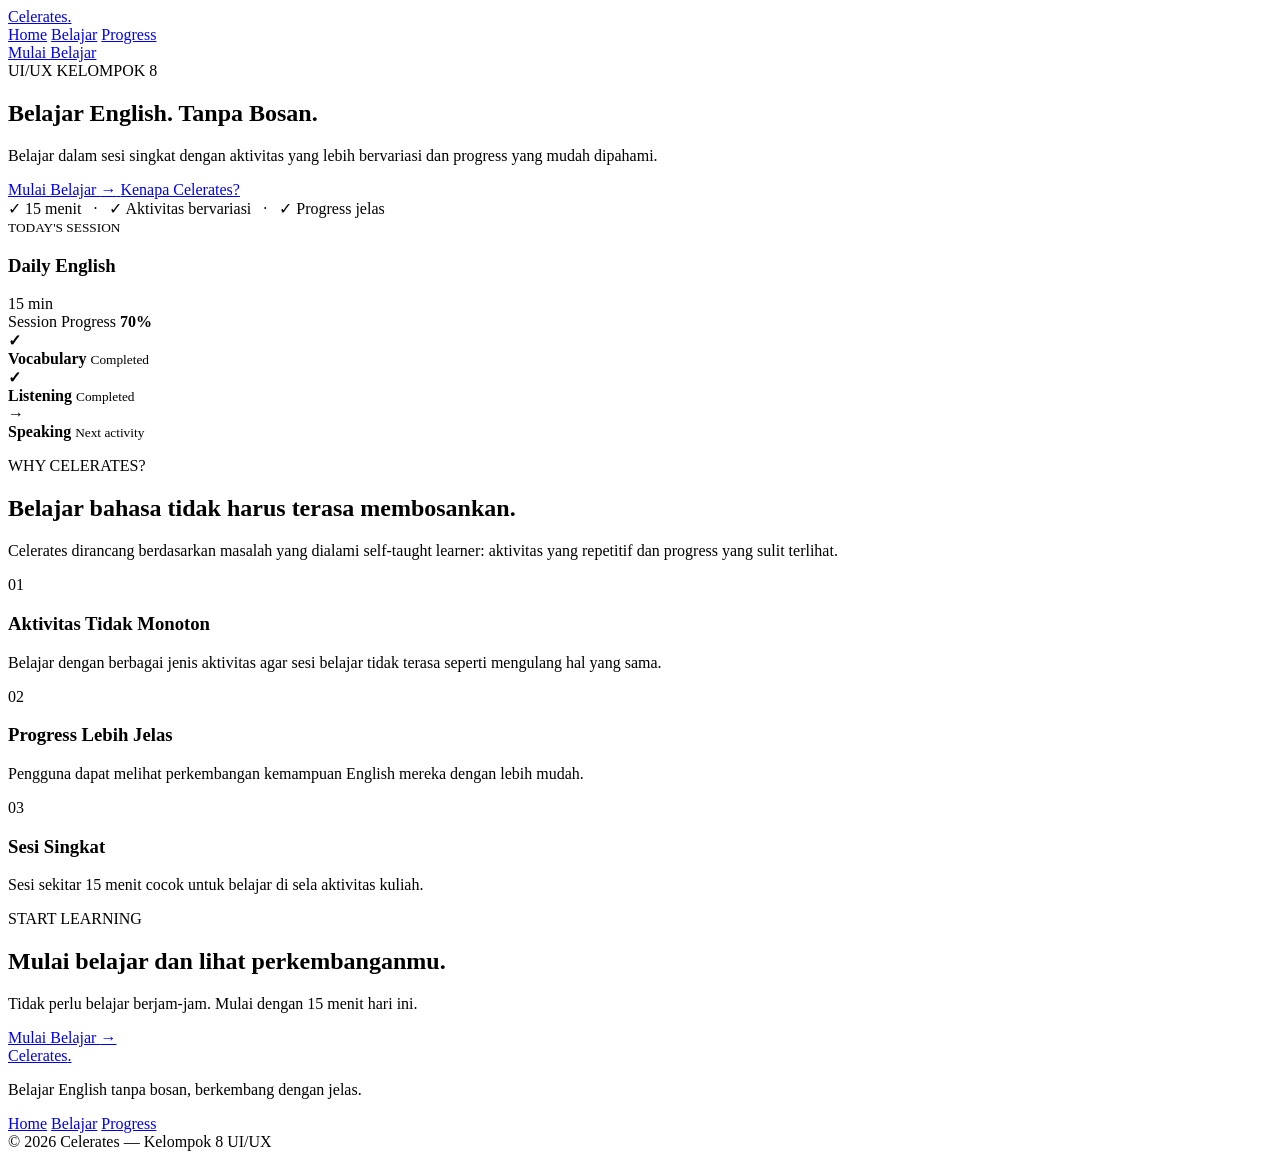
==== index.html @ 0025006c "Merge b74f0f9aa9b052ac0909821c3d5f648da0f08c09 into 7e36bc1752bd4b0f5d115d2bd56995d551fb7575" ====
<!DOCTYPE html>
<html lang="id">

<head>
    <meta charset="UTF-8">
    <meta name="viewport" content="width=device-width, initial-scale=1.0">

    <title>Celerates — Belajar English Tanpa Bosan</title>

    <link rel="stylesheet" href="style.css">
</head>

<body>

    <!-- NAVBAR -->

    <nav class="navbar">

        <a href="index.html" class="logo">
            Celerates<span>.</span>
        </a>

        <div class="nav-menu">
            <a href="index.html" class="active">Home</a>
            <a href="belajar.html">Belajar</a>
            <a href="progress.html">Progress</a>
        </div>

        <a href="belajar.html" class="nav-button">
            Mulai Belajar
        </a>

    </nav>


    <!-- HERO -->

    <main>

        <section class="hero">

            <div class="hero-content">

                <div class="hero-badge">
                    <span></span>
                    UI/UX KELOMPOK 8
                </div>

                <h1>
                    Belajar English.
                    <span>Tanpa Bosan.</span>
                </h1>

                <p class="hero-subtitle">
                    Belajar dalam sesi singkat dengan aktivitas
                    yang lebih bervariasi dan progress yang mudah
                    dipahami.
                </p>

                <div class="hero-actions">

                    <a href="belajar.html" class="primary-button">
                        Mulai Belajar
                        <span>→</span>
                    </a>

                    <a href="#why" class="text-button">
                        Kenapa Celerates?
                    </a>

                </div>

                <div class="hero-note">
                    ✓ 15 menit &nbsp; · &nbsp;
                    ✓ Aktivitas bervariasi &nbsp; · &nbsp;
                    ✓ Progress jelas
                </div>

            </div>


            <!-- HERO PREVIEW -->

            <div class="hero-visual">

                <div class="preview-card">

                    <div class="preview-header">

                        <div>
                            <small>
                                TODAY'S SESSION
                            </small>

                            <h3>
                                Daily English
                            </h3>
                        </div>

                        <span>
                            15 min
                        </span>

                    </div>


                    <div class="preview-progress">

                        <div>
                            <span>Session Progress</span>
                            <strong>70%</strong>
                        </div>

                        <div class="progress-track">
                            <div style="width:70%;"></div>
                        </div>

                    </div>


                    <div class="preview-list">

                        <div class="preview-item done">
                            <b>✓</b>

                            <div>
                                <strong>Vocabulary</strong>
                                <small>Completed</small>
                            </div>
                        </div>


                        <div class="preview-item done">
                            <b>✓</b>

                            <div>
                                <strong>Listening</strong>
                                <small>Completed</small>
                            </div>
                        </div>


                        <div class="preview-item current">
                            <b>→</b>

                            <div>
                                <strong>Speaking</strong>
                                <small>Next activity</small>
                            </div>
                        </div>

                    </div>

                </div>

            </div>

        </section>


        <!-- WHY -->

        <section id="why" class="landing-section">

            <div class="section-heading">

                <p class="section-label">
                    WHY CELERATES?
                </p>

                <h2>
                    Belajar bahasa tidak harus
                    <span>terasa membosankan.</span>
                </h2>

                <p>
                    Celerates dirancang berdasarkan masalah yang
                    dialami self-taught learner: aktivitas yang
                    repetitif dan progress yang sulit terlihat.
                </p>

            </div>


            <div class="problem-grid">

                <div class="problem-card">

                    <span class="number">
                        01
                    </span>

                    <h3>
                        Aktivitas Tidak Monoton
                    </h3>

                    <p>
                        Belajar dengan berbagai jenis aktivitas
                        agar sesi belajar tidak terasa seperti
                        mengulang hal yang sama.
                    </p>

                </div>


                <div class="problem-card">

                    <span class="number">
                        02
                    </span>

                    <h3>
                        Progress Lebih Jelas
                    </h3>

                    <p>
                        Pengguna dapat melihat perkembangan
                        kemampuan English mereka dengan lebih mudah.
                    </p>

                </div>


                <div class="problem-card">

                    <span class="number">
                        03
                    </span>

                    <h3>
                        Sesi Singkat
                    </h3>

                    <p>
                        Sesi sekitar 15 menit cocok untuk belajar
                        di sela aktivitas kuliah.
                    </p>

                </div>

            </div>

        </section>


        <!-- CTA -->

        <section class="landing-cta">

            <div>

                <p class="section-label">
                    START LEARNING
                </p>

                <h2>
                    Mulai belajar dan
                    <span>lihat perkembanganmu.</span>
                </h2>

                <p>
                    Tidak perlu belajar berjam-jam.
                    Mulai dengan 15 menit hari ini.
                </p>

                <a href="belajar.html" class="primary-button">
                    Mulai Belajar
                    <span>→</span>
                </a>

            </div>

        </section>

    </main>


    <!-- FOOTER -->

    <footer>

        <div class="footer-content">

            <div>

                <a href="index.html" class="footer-logo">
                    Celerates<span>.</span>
                </a>

                <p>
                    Belajar English tanpa bosan,
                    berkembang dengan jelas.
                </p>

            </div>


            <div class="footer-links">

                <a href="index.html">Home</a>
                <a href="belajar.html">Belajar</a>
                <a href="progress.html">Progress</a>

            </div>

        </div>


        <div class="footer-bottom">

            © 2026 Celerates — Kelompok 8 UI/UX

        </div>

    </footer>

</body>

</html>
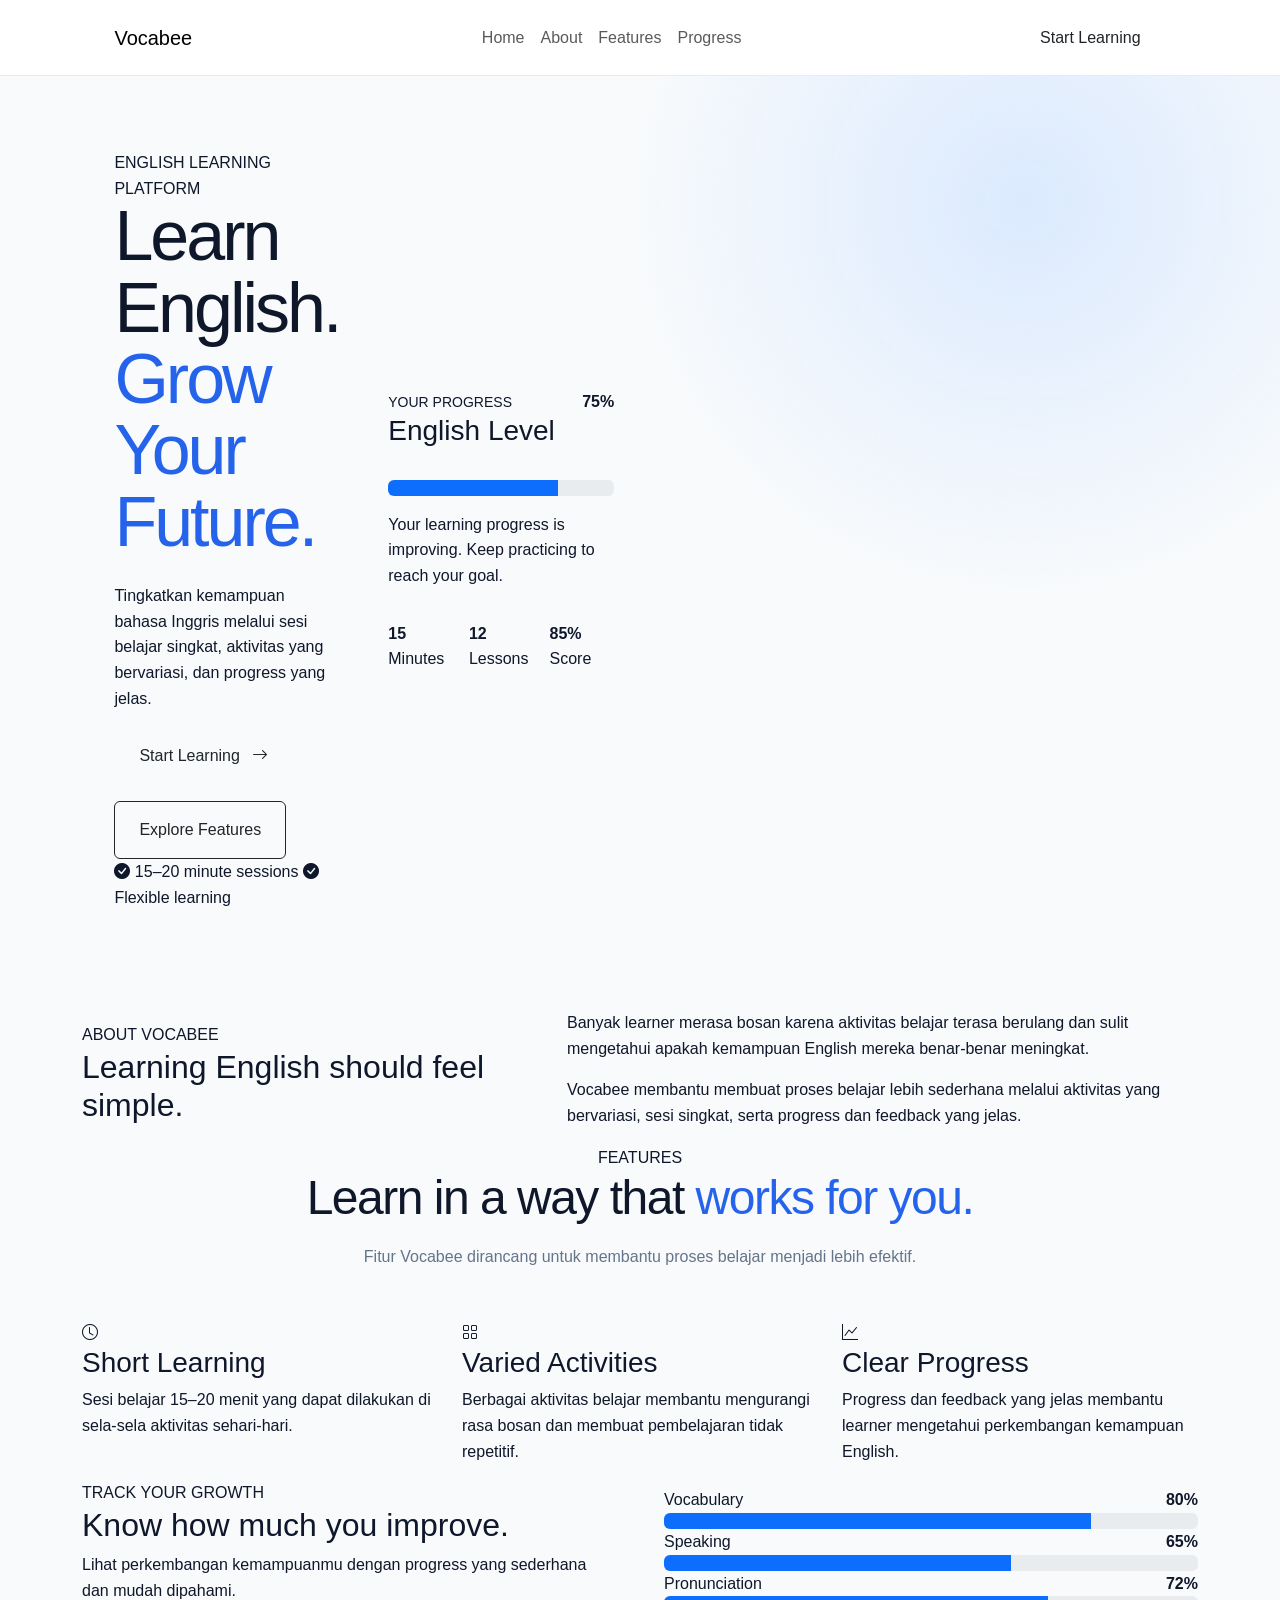
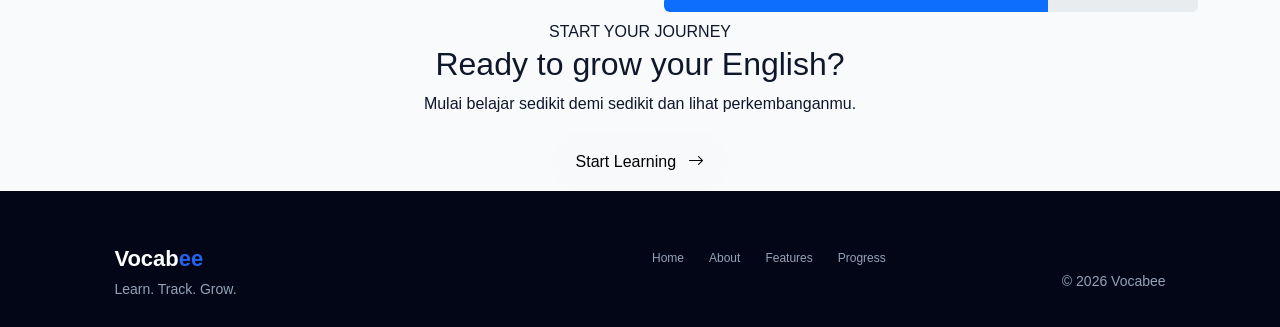
==== commit d80f23dd: "Update portfolio to Vocabee and restructure sections" ====
--- a/index.html
+++ b/index.html
@@ -4,315 +4,566 @@
 <head>
     <meta charset="UTF-8">
     <meta name="viewport" content="width=device-width, initial-scale=1.0">
-
-    <title>Celerates — Belajar English Tanpa Bosan</title>
-
+    <title>Vocabee - Learn English</title>
+    <link
+        href="https://cdn.jsdelivr.net/npm/bootstrap@5.3.3/dist/css/bootstrap.min.css" rel="stylesheet">
+    <link href="https://cdn.jsdelivr.net/npm/bootstrap-icons@1.11.3/font/bootstrap-icons.min.css" rel="stylesheet">
     <link rel="stylesheet" href="style.css">
 </head>
 
 <body>
-
-    <!-- NAVBAR -->
-
-    <nav class="navbar">
-
-        <a href="index.html" class="logo">
-            Celerates<span>.</span>
-        </a>
-
-        <div class="nav-menu">
-            <a href="index.html" class="active">Home</a>
-            <a href="belajar.html">Belajar</a>
-            <a href="progress.html">Progress</a>
-        </div>
-
-        <a href="belajar.html" class="nav-button">
-            Mulai Belajar
-        </a>
-
+    <nav class="navbar navbar-expand-lg bg-white">
+        <div class="container">
+
+            <a class="navbar-brand" href="#home">
+                Vocab<span>ee</span>
+            </a>
+
+            <button
+                class="navbar-toggler"
+                type="button"
+                data-bs-toggle="collapse"
+                data-bs-target="#navbarMenu">
+
+                <span class="navbar-toggler-icon"></span>
+
+            </button>
+
+            <div class="collapse navbar-collapse" id="navbarMenu">
+
+                <ul class="navbar-nav mx-auto">
+
+                    <li class="nav-item">
+                        <a class="nav-link" href="#home">
+                            Home
+                        </a>
+                    </li>
+
+                    <li class="nav-item">
+                        <a class="nav-link" href="#about">
+                            About
+                        </a>
+                    </li>
+
+                    <li class="nav-item">
+                        <a class="nav-link" href="#features">
+                            Features
+                        </a>
+                    </li>
+
+                    <li class="nav-item">
+                        <a class="nav-link" href="#progress">
+                            Progress
+                        </a>
+                    </li>
+
+                </ul>
+
+                <a href="#start" class="btn btn-green rounded-pill px-4">
+                    Start Learning
+                </a>
+
+            </div>
+
+        </div>
     </nav>
 
-
-    <!-- HERO -->
-
-    <main>
-
-        <section class="hero">
-
-            <div class="hero-content">
-
-                <div class="hero-badge">
-                    <span></span>
-                    UI/UX KELOMPOK 8
-                </div>
-
-                <h1>
-                    Belajar English.
-                    <span>Tanpa Bosan.</span>
-                </h1>
-
-                <p class="hero-subtitle">
-                    Belajar dalam sesi singkat dengan aktivitas
-                    yang lebih bervariasi dan progress yang mudah
-                    dipahami.
+    <section class="hero" id="home">
+
+        <div class="container">
+
+            <div class="row align-items-center g-5">
+
+                <div class="col-lg-6">
+
+                    <span class="small-label">
+                        ENGLISH LEARNING PLATFORM
+                    </span>
+
+
+                    <h1>
+                        Learn English.
+                        <span>Grow Your Future.</span>
+                    </h1>
+
+                    <p class="hero-text">
+                        Tingkatkan kemampuan bahasa Inggris melalui
+                        sesi belajar singkat, aktivitas yang bervariasi,
+                        dan progress yang jelas.
+                    </p>
+
+                    <div class="d-flex flex-wrap gap-3">
+
+                        <a
+                            href="#start"
+                            class="btn btn-green px-4 py-3">
+
+                            Start Learning
+
+                            <i class="bi bi-arrow-right ms-2"></i>
+
+                        </a>
+
+                        <a
+                            href="#features"
+                            class="btn btn-outline-dark px-4 py-3">
+
+                            Explore Features
+
+                        </a>
+
+                    </div>
+
+                    <div class="hero-info">
+
+                        <span>
+                            <i class="bi bi-check-circle-fill"></i>
+                            15–20 minute sessions
+                        </span>
+
+
+                        <span>
+                            <i class="bi bi-check-circle-fill"></i>
+                            Flexible learning
+                        </span>
+
+                    </div>
+
+                </div>
+
+                <div class="col-lg-6">
+
+                    <div class="progress-card">
+
+                        <div class="d-flex justify-content-between align-items-start">
+
+                            <div>
+
+                                <small>
+                                    YOUR PROGRESS
+                                </small>
+
+                                <h3>
+                                    English Level
+                                </h3>
+
+                            </div>
+
+
+                            <strong class="progress-number">
+                                75%
+                            </strong>
+
+                        </div>
+
+                        <div class="progress mt-4">
+
+                            <div
+                                class="progress-bar"
+                                style="width: 75%">
+                            </div>
+
+                        </div>
+
+                        <p class="progress-text mt-3">
+                            Your learning progress is improving.
+                            Keep practicing to reach your goal.
+                        </p>
+
+
+                        <div class="row g-3 mt-3">
+
+                            <div class="col-4">
+
+                                <div class="mini-card">
+
+                                    <strong>
+                                        15
+                                    </strong>
+
+                                    <span>
+                                        Minutes
+                                    </span>
+
+                                </div>
+
+                            </div>
+
+                            <div class="col-4">
+
+                                <div class="mini-card">
+
+                                    <strong>
+                                        12
+                                    </strong>
+
+                                    <span>
+                                        Lessons
+                                    </span>
+
+                                </div>
+
+                            </div>
+
+                            <div class="col-4">
+
+                                <div class="mini-card">
+
+                                    <strong>
+                                        85%
+                                    </strong>
+
+                                    <span>
+                                        Score
+                                    </span>
+
+                                </div>
+
+                            </div>
+
+                        </div>
+
+                    </div>
+
+                </div>
+
+            </div>
+
+        </div>
+
+    </section>
+
+    <section class="about" id="about">
+
+        <div class="container">
+
+            <div class="row align-items-center g-5">
+
+                <div class="col-lg-5">
+
+                    <span class="small-label">
+                        ABOUT VOCABEE
+                    </span>
+
+                    <h2>
+                        Learning English
+                        should feel <span>simple.</span>
+                    </h2>
+
+                </div>
+
+                <div class="col-lg-7">
+
+                    <p>
+                        Banyak learner merasa bosan karena aktivitas belajar terasa berulang dan sulit mengetahui
+                        apakah kemampuan English mereka benar-benar meningkat.
+                    </p>
+
+                    <p>
+                        Vocabee membantu membuat proses belajar lebih sederhana melalui aktivitas yang
+                        bervariasi, sesi singkat, serta progress dan feedback yang jelas.
+                    </p>
+
+                </div>
+
+            </div>
+
+        </div>
+
+    </section>
+
+    <section class="features" id="features">
+
+        <div class="container">
+
+            <div class="section-heading text-center">
+
+                <span class="small-label">
+                    FEATURES
+                </span>
+
+                <h2>
+                    Learn in a way that
+                    <span>works for you.</span>
+                </h2>
+
+                <p>
+                    Fitur Vocabee dirancang untuk membantu proses belajar menjadi lebih efektif.
                 </p>
 
-                <div class="hero-actions">
-
-                    <a href="belajar.html" class="primary-button">
-                        Mulai Belajar
-                        <span>→</span>
-                    </a>
-
-                    <a href="#why" class="text-button">
-                        Kenapa Celerates?
-                    </a>
-
-                </div>
-
-                <div class="hero-note">
-                    ✓ 15 menit &nbsp; · &nbsp;
-                    ✓ Aktivitas bervariasi &nbsp; · &nbsp;
-                    ✓ Progress jelas
-                </div>
-
-            </div>
-
-
-            <!-- HERO PREVIEW -->
-
-            <div class="hero-visual">
-
-                <div class="preview-card">
-
-                    <div class="preview-header">
-
-                        <div>
-                            <small>
-                                TODAY'S SESSION
-                            </small>
-
-                            <h3>
-                                Daily English
-                            </h3>
-                        </div>
-
-                        <span>
-                            15 min
-                        </span>
-
-                    </div>
-
-
-                    <div class="preview-progress">
-
-                        <div>
-                            <span>Session Progress</span>
-                            <strong>70%</strong>
-                        </div>
-
-                        <div class="progress-track">
-                            <div style="width:70%;"></div>
-                        </div>
-
-                    </div>
-
-
-                    <div class="preview-list">
-
-                        <div class="preview-item done">
-                            <b>✓</b>
-
-                            <div>
-                                <strong>Vocabulary</strong>
-                                <small>Completed</small>
-                            </div>
-                        </div>
-
-
-                        <div class="preview-item done">
-                            <b>✓</b>
-
-                            <div>
-                                <strong>Listening</strong>
-                                <small>Completed</small>
-                            </div>
-                        </div>
-
-
-                        <div class="preview-item current">
-                            <b>→</b>
-
-                            <div>
-                                <strong>Speaking</strong>
-                                <small>Next activity</small>
-                            </div>
-                        </div>
-
-                    </div>
-
-                </div>
-
-            </div>
-
-        </section>
-
-
-        <!-- WHY -->
-
-        <section id="why" class="landing-section">
-
-            <div class="section-heading">
-
-                <p class="section-label">
-                    WHY CELERATES?
+            </div>
+
+            <div class="row g-4 mt-4">
+
+                <div class="col-md-4">
+
+                    <div class="feature-card">
+
+                        <div class="feature-icon">
+                            <i class="bi bi-clock"></i>
+                        </div>
+
+                        <h3>
+                            Short Learning
+                        </h3>
+
+                        <p>
+                            Sesi belajar 15–20 menit yang dapat dilakukan di sela-sela aktivitas sehari-hari.
+                        </p>
+
+                    </div>
+
+                </div>
+
+                <div class="col-md-4">
+
+                    <div class="feature-card">
+
+                        <div class="feature-icon">
+                            <i class="bi bi-grid"></i>
+                        </div>
+
+                        <h3>
+                            Varied Activities
+                        </h3>
+
+                        <p>
+                            Berbagai aktivitas belajar membantu mengurangi rasa bosan dan membuat pembelajaran tidak repetitif.
+                        </p>
+
+                    </div>
+
+                </div>
+
+                <div class="col-md-4">
+
+                    <div class="feature-card">
+
+                        <div class="feature-icon">
+                            <i class="bi bi-graph-up"></i>
+                        </div>
+
+                        <h3>
+                            Clear Progress
+                        </h3>
+
+                        <p>
+                            Progress dan feedback yang jelas membantu learner mengetahui perkembangan kemampuan English.
+                        </p>
+
+                    </div>
+
+                </div>
+
+            </div>
+
+        </div>
+
+    </section>
+
+    <section class="progress-section" id="progress">
+
+        <div class="container">
+
+            <div class="row align-items-center g-5">
+
+                <div class="col-lg-6">
+
+                    <span class="small-label">
+                        TRACK YOUR GROWTH
+                    </span>
+
+                    <h2>
+                        Know how much
+                        you <span>improve.</span>
+                    </h2>
+
+                    <p>
+                        Lihat perkembangan kemampuanmu dengan progress yang sederhana dan mudah dipahami.
+                    </p>
+
+                </div>
+
+                <div class="col-lg-6">
+
+                    <div class="skill-card">
+
+                        <div class="skill">
+
+                            <div class="d-flex justify-content-between">
+
+                                <span>
+                                    Vocabulary
+                                </span>
+
+                                <strong>
+                                    80%
+                                </strong>
+
+                            </div>
+
+                            <div class="progress">
+
+                                <div
+                                    class="progress-bar"
+                                    style="width: 80%">
+                                </div>
+
+                            </div>
+
+                        </div>
+
+                        <div class="skill">
+
+                            <div class="d-flex justify-content-between">
+
+                                <span>
+                                    Speaking
+                                </span>
+
+                                <strong>
+                                    65%
+                                </strong>
+
+                            </div>
+
+                            <div class="progress">
+
+                                <div
+                                    class="progress-bar"
+                                    style="width: 65%">
+                                </div>
+
+                            </div>
+
+                        </div>
+
+                        <div class="skill">
+
+                            <div class="d-flex justify-content-between">
+
+                                <span>
+                                    Pronunciation
+                                </span>
+
+                                <strong>
+                                    72%
+                                </strong>
+
+                            </div>
+
+                            <div class="progress">
+
+                                <div
+                                    class="progress-bar"
+                                    style="width: 72%">
+                                </div>
+
+                            </div>
+
+                        </div>
+
+                    </div>
+
+                </div>
+
+            </div>
+
+        </div>
+
+    </section>
+
+    <section class="cta" id="start">
+
+        <div class="container">
+
+            <div class="cta-box text-center">
+
+                <span class="cta-label">
+                    START YOUR JOURNEY
+                </span>
+
+                <h2>
+                    Ready to grow your
+                    <span>English?</span>
+                </h2>
+
+                <p>
+                    Mulai belajar sedikit demi sedikit
+                    dan lihat perkembanganmu.
                 </p>
 
-                <h2>
-                    Belajar bahasa tidak harus
-                    <span>terasa membosankan.</span>
-                </h2>
-
-                <p>
-                    Celerates dirancang berdasarkan masalah yang
-                    dialami self-taught learner: aktivitas yang
-                    repetitif dan progress yang sulit terlihat.
-                </p>
-
-            </div>
-
-
-            <div class="problem-grid">
-
-                <div class="problem-card">
-
-                    <span class="number">
-                        01
-                    </span>
-
-                    <h3>
-                        Aktivitas Tidak Monoton
-                    </h3>
-
-                    <p>
-                        Belajar dengan berbagai jenis aktivitas
-                        agar sesi belajar tidak terasa seperti
-                        mengulang hal yang sama.
-                    </p>
-
-                </div>
-
-
-                <div class="problem-card">
-
-                    <span class="number">
-                        02
-                    </span>
-
-                    <h3>
-                        Progress Lebih Jelas
-                    </h3>
-
-                    <p>
-                        Pengguna dapat melihat perkembangan
-                        kemampuan English mereka dengan lebih mudah.
-                    </p>
-
-                </div>
-
-
-                <div class="problem-card">
-
-                    <span class="number">
-                        03
-                    </span>
-
-                    <h3>
-                        Sesi Singkat
-                    </h3>
-
-                    <p>
-                        Sesi sekitar 15 menit cocok untuk belajar
-                        di sela aktivitas kuliah.
-                    </p>
-
-                </div>
-
-            </div>
-
-        </section>
-
-
-        <!-- CTA -->
-
-        <section class="landing-cta">
-
-            <div>
-
-                <p class="section-label">
-                    START LEARNING
-                </p>
-
-                <h2>
-                    Mulai belajar dan
-                    <span>lihat perkembanganmu.</span>
-                </h2>
-
-                <p>
-                    Tidak perlu belajar berjam-jam.
-                    Mulai dengan 15 menit hari ini.
-                </p>
-
-                <a href="belajar.html" class="primary-button">
-                    Mulai Belajar
-                    <span>→</span>
+                <a
+                    href="#home"
+                    class="btn btn-light rounded-pill px-4 py-3">
+
+                    Start Learning
+
+                    <i class="bi bi-arrow-right ms-2"></i>
+
                 </a>
 
             </div>
 
-        </section>
-
-    </main>
-
-
-    <!-- FOOTER -->
+        </div>
+
+    </section>
 
     <footer>
 
-        <div class="footer-content">
-
-            <div>
-
-                <a href="index.html" class="footer-logo">
-                    Celerates<span>.</span>
-                </a>
-
-                <p>
-                    Belajar English tanpa bosan,
-                    berkembang dengan jelas.
-                </p>
-
-            </div>
-
-
-            <div class="footer-links">
-
-                <a href="index.html">Home</a>
-                <a href="belajar.html">Belajar</a>
-                <a href="progress.html">Progress</a>
-
-            </div>
-
-        </div>
-
-
-        <div class="footer-bottom">
-
-            © 2026 Celerates — Kelompok 8 UI/UX
+        <div class="container">
+
+            <div class="row align-items-center gy-3">
+
+                <div class="col-md-6">
+
+                    <div class="footer-logo">
+                        Vocab<span>ee</span>
+                    </div>
+
+                    <small>
+                        Learn. Track. Grow.
+                    </small>
+
+                </div>
+
+                <div class="col-md-6 text-md-end">
+
+                    <div class="footer-links">
+
+                        <a href="#home">
+                            Home
+                        </a>
+
+                        <a href="#about">
+                            About
+                        </a>
+
+                        <a href="#features">
+                            Features
+                        </a>
+
+                        <a href="#progress">
+                            Progress
+                        </a>
+
+                    </div>
+
+                    <small>
+                        © 2026 Vocabee
+                    </small>
+
+                </div>
+
+            </div>
 
         </div>
 
     </footer>
+    
+    <script
+        src="https://cdn.jsdelivr.net/npm/bootstrap@5.3.3/dist/js/bootstrap.bundle.min.js">
+    </script>
 
 </body>
 
--- a/style.css
+++ b/style.css
@@ -0,0 +1,1576 @@
+/* =========================
+   GLOBAL
+========================= */
+
+* {
+    margin: 0;
+    padding: 0;
+    box-sizing: border-box;
+    scroll-behavior: smooth;
+}
+
+
+:root {
+    --primary: #2563eb;
+    --primary-dark: #1d4ed8;
+    --primary-light: #eff6ff;
+
+    --dark: #0f172a;
+    --text: #334155;
+    --muted: #64748b;
+
+    --border: #e2e8f0;
+    --background: #f8fafc;
+    --white: #ffffff;
+
+    --success: #16a34a;
+
+    --radius: 16px;
+}
+
+
+body {
+    font-family: Arial, sans-serif;
+
+    background: var(--background);
+
+    color: var(--dark);
+
+    line-height: 1.6;
+}
+
+
+a {
+    color: inherit;
+    text-decoration: none;
+}
+
+
+button {
+    font-family: inherit;
+}
+
+
+/* =========================
+   NAVBAR LANDING
+========================= */
+
+.navbar {
+    width: 100%;
+
+    height: 76px;
+
+    padding: 0 8%;
+
+    display: flex;
+
+    align-items: center;
+
+    justify-content: space-between;
+
+    position: fixed;
+
+    top: 0;
+    left: 0;
+
+    z-index: 1000;
+
+    background: rgba(255,255,255,0.92);
+
+    backdrop-filter: blur(14px);
+
+    border-bottom: 1px solid rgba(226,232,240,0.8);
+}
+
+
+.logo {
+    font-size: 24px;
+
+    font-weight: 800;
+
+    letter-spacing: -1px;
+}
+
+
+.logo span {
+    color: var(--primary);
+}
+
+
+.nav-menu {
+    display: flex;
+
+    gap: 32px;
+}
+
+
+.nav-menu a {
+    color: var(--muted);
+
+    font-size: 14px;
+
+    font-weight: 600;
+}
+
+
+.nav-menu a:hover,
+.nav-menu a.active {
+    color: var(--primary);
+}
+
+
+.nav-button {
+    padding: 10px 18px;
+
+    background: var(--primary);
+
+    color: white;
+
+    border-radius: 9px;
+
+    font-size: 13px;
+
+    font-weight: 700;
+}
+
+
+.nav-button:hover {
+    background: var(--primary-dark);
+}
+
+
+/* =========================
+   BUTTON
+========================= */
+
+.primary-button {
+    display: inline-flex;
+
+    align-items: center;
+
+    gap: 12px;
+
+    padding: 13px 20px;
+
+    background: var(--primary);
+
+    color: white;
+
+    border-radius: 10px;
+
+    font-size: 14px;
+
+    font-weight: 700;
+
+    transition: 0.2s;
+}
+
+
+.primary-button:hover {
+    background: var(--primary-dark);
+
+    transform: translateY(-2px);
+}
+
+
+.primary-button span {
+    font-size: 18px;
+}
+
+
+.text-button {
+    color: var(--dark);
+
+    font-size: 14px;
+
+    font-weight: 700;
+}
+
+
+.text-button:hover {
+    color: var(--primary);
+}
+
+
+/* =========================
+   LANDING HERO
+========================= */
+
+.hero {
+    min-height: 100vh;
+
+    padding: 150px 8% 100px;
+
+    display: grid;
+
+    grid-template-columns: 1fr 0.9fr;
+
+    align-items: center;
+
+    gap: 80px;
+
+    background:
+        radial-gradient(
+            circle at 80% 20%,
+            #dbeafe,
+            transparent 30%
+        ),
+        #f8fafc;
+}
+
+
+.hero-content {
+    max-width: 650px;
+}
+
+
+.hero-badge {
+    display: inline-flex;
+
+    align-items: center;
+
+    gap: 8px;
+
+    padding: 7px 12px;
+
+    margin-bottom: 22px;
+
+    background: var(--primary-light);
+
+    color: var(--primary);
+
+    border: 1px solid #dbeafe;
+
+    border-radius: 50px;
+
+    font-size: 10px;
+
+    font-weight: 800;
+
+    letter-spacing: 1.5px;
+}
+
+
+.hero-badge span {
+    width: 7px;
+
+    height: 7px;
+
+    background: var(--primary);
+
+    border-radius: 50%;
+}
+
+
+.hero h1 {
+    font-size: clamp(48px,6vw,70px);
+
+    line-height: 1.02;
+
+    letter-spacing: -3px;
+
+    margin-bottom: 25px;
+}
+
+
+.hero h1 span {
+    color: var(--primary);
+}
+
+
+.hero-subtitle {
+    max-width: 570px;
+
+    color: var(--muted);
+
+    font-size: 18px;
+
+    line-height: 1.8;
+
+    margin-bottom: 30px;
+}
+
+
+.hero-actions {
+    display: flex;
+
+    align-items: center;
+
+    gap: 25px;
+}
+
+
+.hero-note {
+    margin-top: 25px;
+
+    color: #94a3b8;
+
+    font-size: 12px;
+}
+
+
+/* =========================
+   HERO PREVIEW
+========================= */
+
+.hero-visual {
+    display: flex;
+
+    justify-content: center;
+}
+
+
+.preview-card {
+    width: 100%;
+
+    max-width: 420px;
+
+    padding: 28px;
+
+    background: white;
+
+    border: 1px solid var(--border);
+
+    border-radius: 20px;
+
+    box-shadow: 0 30px 70px rgba(15,23,42,0.1);
+}
+
+
+.preview-header {
+    display: flex;
+
+    justify-content: space-between;
+
+    padding-bottom: 22px;
+
+    border-bottom: 1px solid var(--border);
+}
+
+
+.preview-header small {
+    color: #94a3b8;
+
+    font-size: 9px;
+
+    font-weight: 800;
+
+    letter-spacing: 1.5px;
+}
+
+
+.preview-header h3 {
+    margin-top: 5px;
+
+    font-size: 22px;
+}
+
+
+.preview-header > span {
+    height: fit-content;
+
+    padding: 6px 9px;
+
+    background: var(--primary-light);
+
+    color: var(--primary);
+
+    border-radius: 7px;
+
+    font-size: 10px;
+
+    font-weight: bold;
+}
+
+
+.preview-progress {
+    padding: 22px 0;
+
+    border-bottom: 1px solid var(--border);
+}
+
+
+.preview-progress > div:first-child {
+    display: flex;
+
+    justify-content: space-between;
+
+    margin-bottom: 8px;
+
+    color: var(--muted);
+
+    font-size: 11px;
+}
+
+
+.preview-progress strong {
+    color: var(--primary);
+}
+
+
+.progress-track {
+    height: 8px;
+
+    overflow: hidden;
+
+    background: #e8eef7;
+
+    border-radius: 50px;
+}
+
+
+.progress-track div {
+    height: 100%;
+
+    background: var(--primary);
+
+    border-radius: inherit;
+}
+
+
+.preview-list {
+    display: flex;
+
+    flex-direction: column;
+
+    gap: 9px;
+
+    padding-top: 20px;
+}
+
+
+.preview-item {
+    display: flex;
+
+    align-items: center;
+
+    gap: 12px;
+
+    padding: 11px;
+
+    border-radius: 9px;
+
+    background: #f8fafc;
+}
+
+
+.preview-item > b {
+    width: 28px;
+
+    height: 28px;
+
+    display: flex;
+
+    justify-content: center;
+
+    align-items: center;
+
+    border-radius: 7px;
+
+    background: #e2e8f0;
+
+    color: #64748b;
+
+    font-size: 12px;
+}
+
+
+.preview-item div {
+    display: flex;
+
+    flex-direction: column;
+}
+
+
+.preview-item strong {
+    font-size: 12px;
+}
+
+
+.preview-item small {
+    color: #94a3b8;
+
+    font-size: 10px;
+}
+
+
+.preview-item.done > b {
+    background: #dcfce7;
+
+    color: var(--success);
+}
+
+
+.preview-item.current {
+    background: var(--primary-light);
+}
+
+
+.preview-item.current > b {
+    background: var(--primary);
+
+    color: white;
+}
+
+
+/* =========================
+   LANDING SECTIONS
+========================= */
+
+.landing-section {
+    padding: 110px 8%;
+
+    background: white;
+}
+
+
+.section-heading {
+    max-width: 700px;
+
+    margin: auto;
+
+    text-align: center;
+}
+
+
+.section-label {
+    color: var(--primary);
+
+    font-size: 10px;
+
+    font-weight: 800;
+
+    letter-spacing: 2px;
+
+    margin-bottom: 14px;
+}
+
+
+.section-heading h2 {
+    font-size: clamp(34px,4vw,48px);
+
+    line-height: 1.15;
+
+    letter-spacing: -1.5px;
+
+    margin-bottom: 18px;
+}
+
+
+.section-heading h2 span {
+    color: var(--primary);
+}
+
+
+.section-heading > p:last-child {
+    color: var(--muted);
+
+    line-height: 1.8;
+}
+
+
+.problem-grid {
+    max-width: 1050px;
+
+    margin: 60px auto 0;
+
+    display: grid;
+
+    grid-template-columns: repeat(3,1fr);
+
+    gap: 20px;
+}
+
+
+.problem-card {
+    padding: 30px;
+
+    border: 1px solid var(--border);
+
+    border-radius: var(--radius);
+
+    background: white;
+}
+
+
+.problem-card .number {
+    color: #94a3b8;
+
+    font-size: 11px;
+
+    font-weight: 800;
+}
+
+
+.problem-card h3 {
+    margin: 40px 0 10px;
+
+    font-size: 18px;
+}
+
+
+.problem-card p {
+    color: var(--muted);
+
+    font-size: 14px;
+
+    line-height: 1.7;
+}
+
+
+/* =========================
+   LANDING CTA
+========================= */
+
+.landing-cta {
+    padding: 110px 8%;
+
+    background: var(--primary-light);
+
+    text-align: center;
+}
+
+
+.landing-cta > div {
+    max-width: 650px;
+
+    margin: auto;
+}
+
+
+.landing-cta h2 {
+    font-size: clamp(36px,5vw,52px);
+
+    line-height: 1.1;
+
+    margin-bottom: 15px;
+}
+
+
+.landing-cta h2 span {
+    color: var(--primary);
+}
+
+
+.landing-cta p:not(.section-label) {
+    color: var(--muted);
+}
+
+
+.landing-cta .primary-button {
+    margin-top: 25px;
+}
+
+
+/* =========================
+   FOOTER
+========================= */
+
+footer {
+    padding: 50px 8% 25px;
+
+    background: #020617;
+
+    color: #94a3b8;
+}
+
+
+.footer-content {
+    display: flex;
+
+    justify-content: space-between;
+
+    padding-bottom: 35px;
+
+    border-bottom: 1px solid #1e293b;
+}
+
+
+.footer-logo {
+    color: white;
+
+    font-size: 22px;
+
+    font-weight: 800;
+}
+
+
+.footer-logo span {
+    color: var(--primary);
+}
+
+
+.footer-content p {
+    margin-top: 8px;
+
+    font-size: 12px;
+}
+
+
+.footer-links {
+    display: flex;
+
+    gap: 25px;
+
+    align-items: center;
+}
+
+
+.footer-links a {
+    font-size: 12px;
+}
+
+
+.footer-links a:hover {
+    color: white;
+}
+
+
+.footer-bottom {
+    padding-top: 20px;
+
+    color: #475569;
+
+    font-size: 10px;
+}
+
+
+/* ==================================================
+   APPLICATION
+================================================== */
+
+.app-body {
+    min-height: 100vh;
+
+    background: #f8fafc;
+}
+
+
+/* =========================
+   APP NAVBAR
+========================= */
+
+.app-navbar {
+    height: 72px;
+
+    padding: 0 7%;
+
+    display: flex;
+
+    align-items: center;
+
+    justify-content: space-between;
+
+    background: white;
+
+    border-bottom: 1px solid var(--border);
+}
+
+
+.app-nav {
+    display: flex;
+
+    gap: 30px;
+}
+
+
+.app-nav a {
+    color: var(--muted);
+
+    font-size: 13px;
+
+    font-weight: 600;
+}
+
+
+.app-nav a.active,
+.app-nav a:hover {
+    color: var(--primary);
+}
+
+
+.profile {
+    width: 35px;
+
+    height: 35px;
+
+    display: flex;
+
+    justify-content: center;
+
+    align-items: center;
+
+    background: var(--primary-light);
+
+    color: var(--primary);
+
+    border-radius: 50%;
+
+    font-weight: 800;
+}
+
+
+/* =========================
+   APP CONTAINER
+========================= */
+
+.app-container {
+    max-width: 1100px;
+
+    margin: auto;
+
+    padding: 70px 30px;
+}
+
+
+.welcome {
+    display: flex;
+
+    justify-content: space-between;
+
+    align-items: center;
+
+    gap: 30px;
+
+    margin-bottom: 45px;
+}
+
+
+.welcome h1 {
+    font-size: 36px;
+
+    letter-spacing: -1px;
+
+    margin-bottom: 8px;
+}
+
+
+.welcome p:not(.section-label) {
+    color: var(--muted);
+
+    font-size: 14px;
+}
+
+
+.streak {
+    padding: 15px 20px;
+
+    display: flex;
+
+    align-items: center;
+
+    gap: 8px;
+
+    background: white;
+
+    border: 1px solid var(--border);
+
+    border-radius: 12px;
+}
+
+
+.streak strong {
+    color: var(--primary);
+
+    font-size: 20px;
+}
+
+
+.streak span {
+    color: var(--muted);
+
+    font-size: 11px;
+}
+
+
+/* =========================
+   RECOMMENDED SESSION
+========================= */
+
+.session-box {
+    padding: 30px;
+
+    display: flex;
+
+    justify-content: space-between;
+
+    align-items: center;
+
+    gap: 30px;
+
+    background: var(--dark);
+
+    color: white;
+
+    border-radius: 18px;
+
+    margin-bottom: 65px;
+}
+
+
+.session-box small {
+    color: #60a5fa;
+
+    font-size: 9px;
+
+    font-weight: 800;
+
+    letter-spacing: 1.5px;
+}
+
+
+.session-box h2 {
+    margin: 7px 0;
+
+    font-size: 25px;
+}
+
+
+.session-box p {
+    color: #94a3b8;
+
+    font-size: 13px;
+}
+
+
+.page-title {
+    margin-bottom: 25px;
+}
+
+
+.page-title h1,
+.page-title h2 {
+    font-size: 32px;
+
+    letter-spacing: -1px;
+}
+
+
+.page-title > p:last-child {
+    color: var(--muted);
+
+    margin-top: 6px;
+
+    font-size: 14px;
+}
+
+
+/* =========================
+   ACTIVITY CARDS
+========================= */
+
+.activity-grid {
+    display: grid;
+
+    grid-template-columns: repeat(2,1fr);
+
+    gap: 18px;
+}
+
+
+.activity-card {
+    padding: 25px;
+
+    display: flex;
+
+    gap: 18px;
+
+    background: white;
+
+    border: 1px solid var(--border);
+
+    border-radius: 15px;
+
+    transition: 0.2s;
+}
+
+
+.activity-card:hover {
+    border-color: #bfdbfe;
+
+    transform: translateY(-3px);
+
+    box-shadow: 0 12px 30px rgba(15,23,42,0.06);
+}
+
+
+.activity-icon {
+    width: 45px;
+
+    height: 45px;
+
+    display: flex;
+
+    align-items: center;
+
+    justify-content: center;
+
+    flex-shrink: 0;
+
+    background: var(--primary-light);
+
+    color: var(--primary);
+
+    border-radius: 10px;
+
+    font-weight: 800;
+}
+
+
+.activity-card h3 {
+    font-size: 17px;
+
+    margin-bottom: 5px;
+}
+
+
+.activity-card p {
+    color: var(--muted);
+
+    font-size: 12px;
+
+    margin-bottom: 12px;
+}
+
+
+.activity-card span {
+    color: var(--primary);
+
+    font-size: 11px;
+
+    font-weight: 700;
+}
+
+
+/* =========================
+   SESSION PAGE
+========================= */
+
+.lesson-page {
+    max-width: 720px;
+
+    margin: auto;
+
+    padding: 70px 25px;
+}
+
+
+.lesson-progress-header {
+    display: flex;
+
+    justify-content: space-between;
+
+    color: var(--muted);
+
+    font-size: 12px;
+
+    font-weight: 700;
+
+    margin-bottom: 8px;
+}
+
+
+.lesson-page > .progress-track {
+    margin-bottom: 50px;
+}
+
+
+.question-card {
+    padding: 45px;
+
+    background: white;
+
+    border: 1px solid var(--border);
+
+    border-radius: 20px;
+
+    text-align: center;
+}
+
+
+.question-label {
+    color: var(--primary);
+
+    font-size: 10px;
+
+    font-weight: 800;
+
+    letter-spacing: 1.5px;
+
+    margin-bottom: 20px;
+}
+
+
+.question-card h1 {
+    font-size: 32px;
+
+    line-height: 1.3;
+
+    margin-bottom: 35px;
+}
+
+
+.answer-list {
+    display: grid;
+
+    grid-template-columns: repeat(2,1fr);
+
+    gap: 12px;
+}
+
+
+.answer {
+    padding: 15px;
+
+    background: white;
+
+    border: 1px solid var(--border);
+
+    border-radius: 10px;
+
+    cursor: pointer;
+
+    color: var(--dark);
+
+    font-size: 14px;
+
+    text-align: left;
+}
+
+
+.answer:hover {
+    border-color: var(--primary);
+
+    background: var(--primary-light);
+}
+
+
+.check-button {
+    margin-top: 30px;
+}
+
+
+.lesson-tip {
+    margin-top: 20px;
+
+    text-align: center;
+
+    color: #94a3b8;
+
+    font-size: 12px;
+}
+
+
+/* =========================
+   PROGRESS PAGE
+========================= */
+
+.progress-overview {
+    padding: 30px;
+
+    display: flex;
+
+    justify-content: space-between;
+
+    align-items: center;
+
+    gap: 30px;
+
+    background: white;
+
+    border: 1px solid var(--border);
+
+    border-radius: 18px;
+
+    margin-bottom: 25px;
+}
+
+
+.progress-overview small {
+    color: #94a3b8;
+
+    font-size: 9px;
+
+    font-weight: 800;
+
+    letter-spacing: 1.5px;
+}
+
+
+.progress-overview h2 {
+    margin: 7px 0;
+
+    font-size: 22px;
+}
+
+
+.progress-overview p {
+    color: var(--muted);
+
+    font-size: 13px;
+}
+
+
+.level-badge {
+    width: 65px;
+
+    height: 65px;
+
+    display: flex;
+
+    align-items: center;
+
+    justify-content: center;
+
+    flex-shrink: 0;
+
+    background: var(--primary-light);
+
+    color: var(--primary);
+
+    border-radius: 50%;
+
+    font-weight: 800;
+}
+
+
+.skill-dashboard {
+    padding: 30px;
+
+    background: white;
+
+    border: 1px solid var(--border);
+
+    border-radius: 18px;
+}
+
+
+.dashboard-title {
+    display: flex;
+
+    justify-content: space-between;
+
+    margin-bottom: 35px;
+}
+
+
+.dashboard-title h2 {
+    font-size: 20px;
+}
+
+
+.dashboard-title span {
+    color: var(--primary);
+
+    font-size: 12px;
+
+    font-weight: 700;
+}
+
+
+.skill-row {
+    margin-bottom: 25px;
+}
+
+
+.skill-row:last-child {
+    margin-bottom: 0;
+}
+
+
+.skill-info {
+    display: flex;
+
+    justify-content: space-between;
+
+    margin-bottom: 8px;
+
+    color: var(--muted);
+
+    font-size: 12px;
+}
+
+
+.skill-info strong {
+    color: var(--primary);
+}
+
+
+.skill-track {
+    height: 8px;
+
+    overflow: hidden;
+
+    background: #e8eef7;
+
+    border-radius: 50px;
+}
+
+
+.skill-track div {
+    height: 100%;
+
+    background: var(--primary);
+
+    border-radius: inherit;
+}
+
+
+.progress-insight {
+    margin: 20px 0;
+
+    padding: 20px;
+
+    display: flex;
+
+    gap: 15px;
+
+    align-items: center;
+
+    background: #f0fdf4;
+
+    border: 1px solid #bbf7d0;
+
+    border-radius: 13px;
+}
+
+
+.insight-icon {
+    width: 38px;
+
+    height: 38px;
+
+    display: flex;
+
+    align-items: center;
+
+    justify-content: center;
+
+    background: #dcfce7;
+
+    color: var(--success);
+
+    border-radius: 9px;
+
+    font-weight: bold;
+}
+
+
+.progress-insight strong {
+    font-size: 13px;
+}
+
+
+.progress-insight p {
+    color: var(--muted);
+
+    font-size: 11px;
+}
+
+
+/* =========================
+   SESSION EXIT
+========================= */
+
+.session-counter {
+    color: var(--muted);
+
+    font-size: 12px;
+
+    font-weight: 700;
+}
+
+
+.exit-button {
+    color: var(--muted);
+
+    font-size: 12px;
+
+    font-weight: 600;
+}
+
+
+.exit-button:hover {
+    color: #ef4444;
+}
+
+
+/* =========================
+   RESPONSIVE
+========================= */
+
+@media (max-width: 900px) {
+
+    .hero {
+        grid-template-columns: 1fr;
+
+        text-align: center;
+    }
+
+
+    .hero-content {
+        margin: auto;
+    }
+
+
+    .hero-badge {
+        margin-left: auto;
+        margin-right: auto;
+    }
+
+
+    .hero-actions {
+        justify-content: center;
+    }
+
+
+    .hero-visual {
+        max-width: 450px;
+
+        margin: auto;
+
+        width: 100%;
+    }
+
+
+    .problem-grid {
+        grid-template-columns: 1fr;
+    }
+
+
+    .progress-overview {
+        align-items: flex-start;
+    }
+
+}
+
+
+@media (max-width: 700px) {
+
+    .navbar {
+        padding: 0 6%;
+    }
+
+
+    .nav-menu {
+        display: none;
+    }
+
+
+    .hero {
+        padding: 120px 6% 80px;
+    }
+
+
+    .hero h1 {
+        font-size: 45px;
+    }
+
+
+    .hero-subtitle {
+        font-size: 16px;
+    }
+
+
+    .landing-section {
+        padding: 85px 6%;
+    }
+
+
+    .landing-cta {
+        padding: 85px 6%;
+    }
+
+
+    .footer-content {
+        flex-direction: column;
+
+        gap: 25px;
+    }
+
+
+    .app-navbar {
+        padding: 0 6%;
+    }
+
+
+    .app-container {
+        padding: 50px 20px;
+    }
+
+
+    .welcome {
+        flex-direction: column;
+
+        align-items: flex-start;
+    }
+
+
+    .session-box {
+        flex-direction: column;
+
+        align-items: flex-start;
+    }
+
+
+    .activity-grid {
+        grid-template-columns: 1fr;
+    }
+
+
+    .answer-list {
+        grid-template-columns: 1fr;
+    }
+
+
+    .question-card {
+        padding: 30px 20px;
+    }
+
+
+    .question-card h1 {
+        font-size: 25px;
+    }
+
+
+    .progress-overview {
+        flex-direction: column;
+    }
+
+}
+
+
+@media (max-width: 450px) {
+
+    .nav-button {
+        padding: 8px 11px;
+
+        font-size: 11px;
+    }
+
+
+    .hero h1 {
+        font-size: 38px;
+    }
+
+
+    .hero-actions {
+        flex-direction: column;
+    }
+
+
+    .preview-card {
+        padding: 22px;
+    }
+
+
+    .app-nav {
+        gap: 15px;
+    }
+
+
+    .app-nav a {
+        font-size: 11px;
+    }
+
+}
